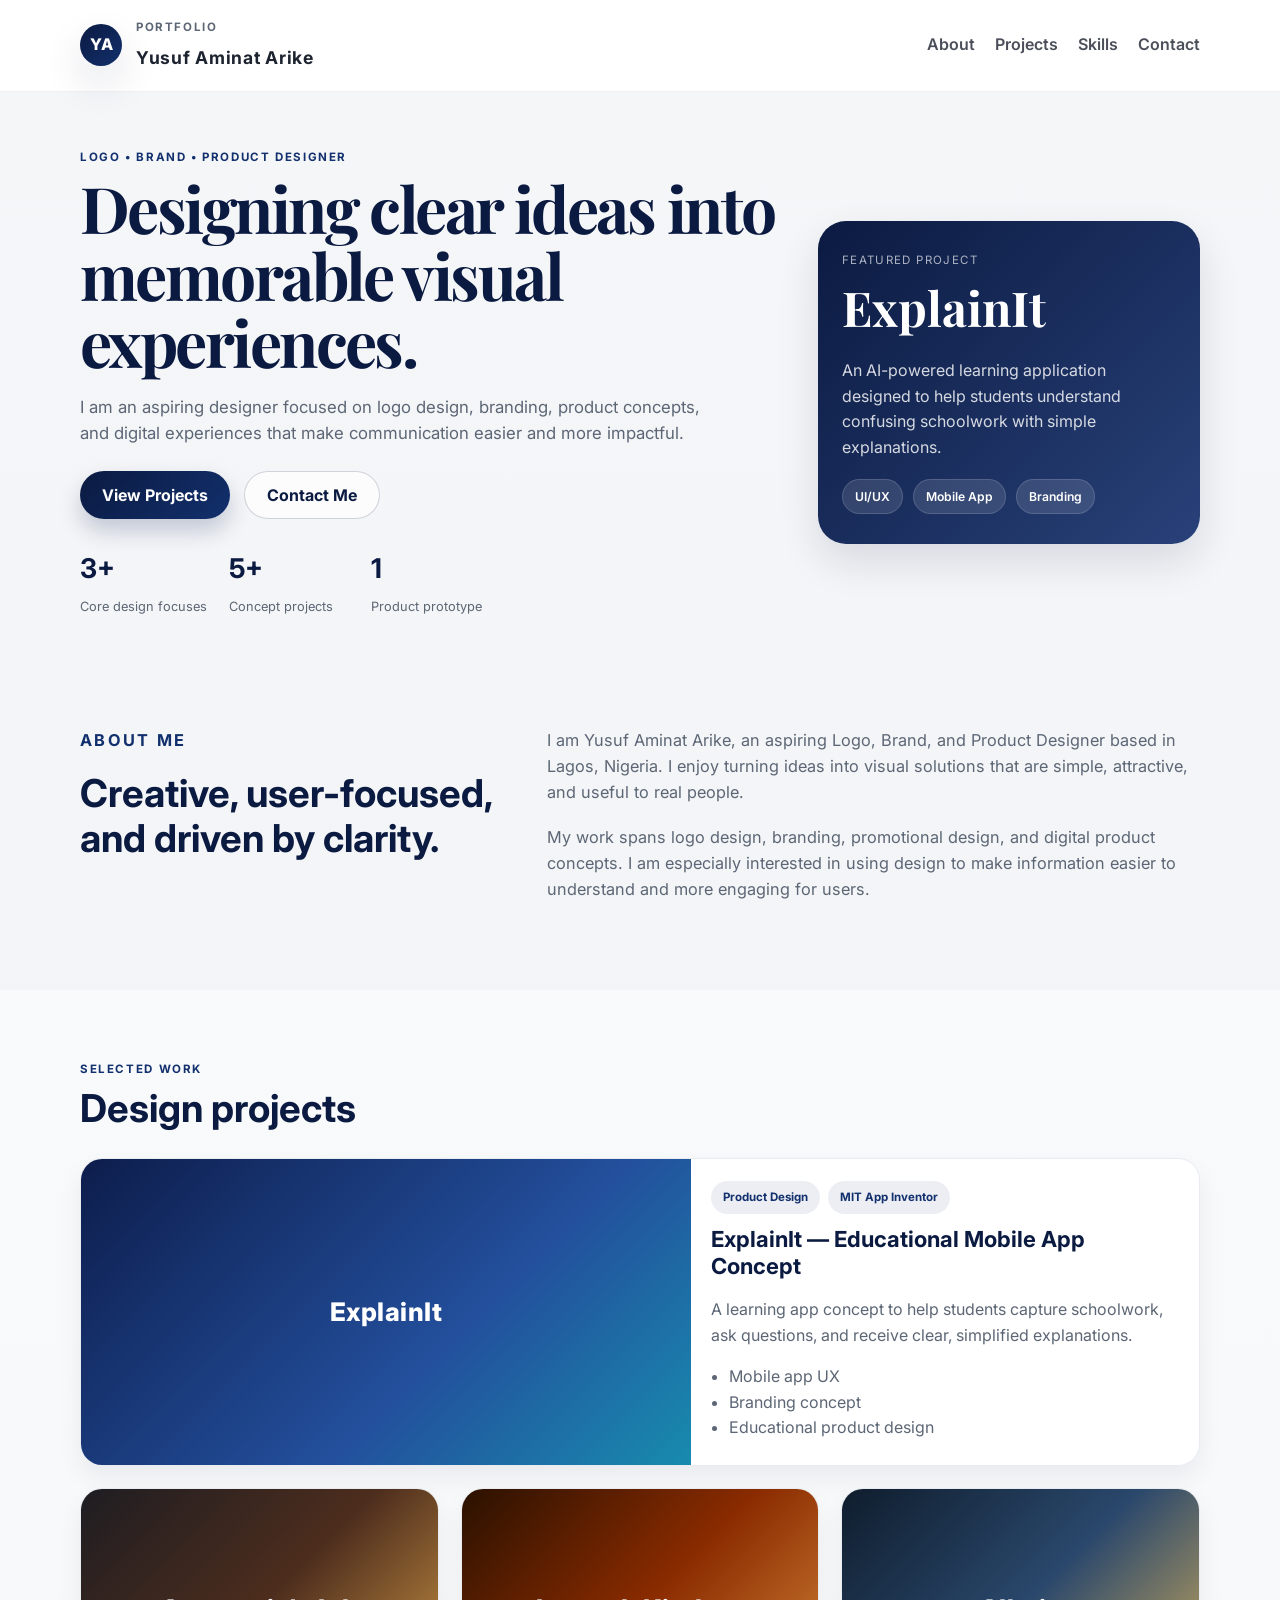
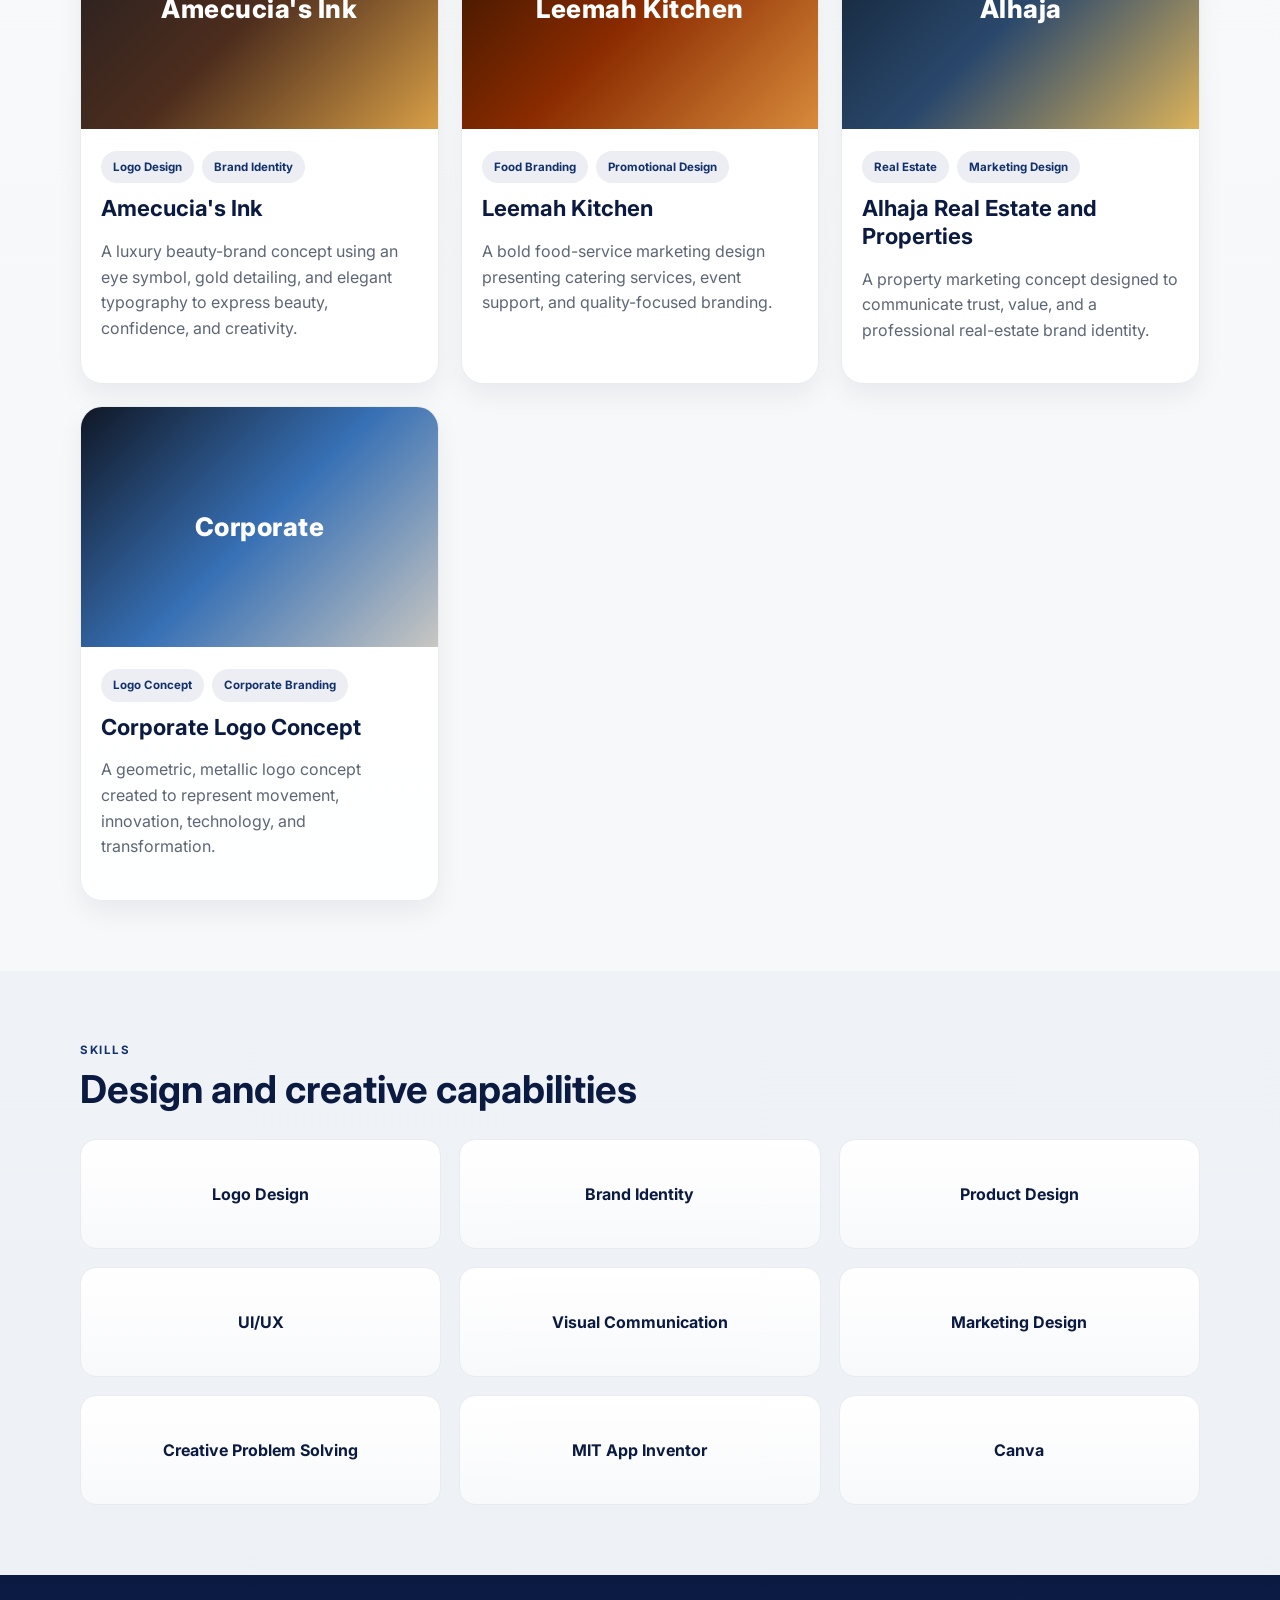
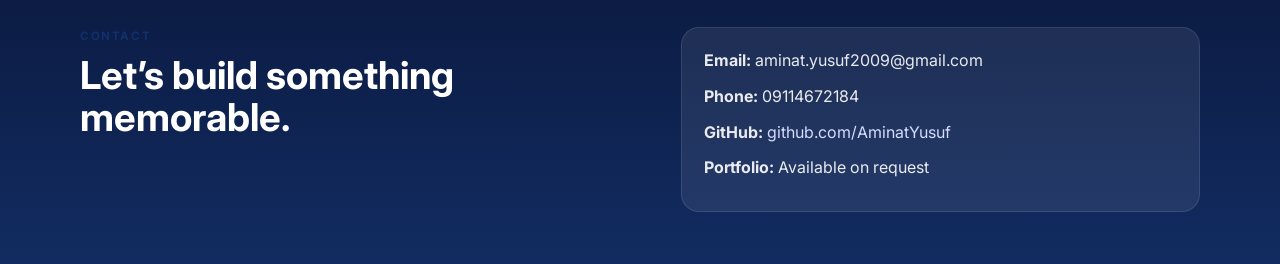
==== index.html @ 1f391a9e "Create initial portfolio homepage for Yusuf Aminat Arike with project overview and contact informati" ====
<!DOCTYPE html>
<html lang="en">
  <head>
    <meta charset="UTF-8" />
    <meta name="viewport" content="width=device-width, initial-scale=1.0" />
    <title>Yusuf Aminat Arike | Portfolio</title>
    <meta
      name="description"
      content="Portfolio of Yusuf Aminat Arike — logo, brand, and product designer focused on visual identity and user-centered digital experiences."
    />
    <link rel="preconnect" href="https://fonts.googleapis.com" />
    <link rel="preconnect" href="https://fonts.gstatic.com" crossorigin />
    <link
      href="https://fonts.googleapis.com/css2?family=Playfair+Display:wght@600;700;800&family=Inter:wght@400;500;600;700;800&display=swap"
      rel="stylesheet"
    />
    <link rel="stylesheet" href="styles.css" />
  </head>
  <body>
    <header class="site-header">
      <div class="container nav-wrap">
        <div class="brand-block">
          <span class="brand-mark">YA</span>
          <div>
            <p class="eyebrow">Portfolio</p>
            <h1>Yusuf Aminat Arike</h1>
          </div>
        </div>
        <nav class="nav" aria-label="Main navigation">
          <a href="#about">About</a>
          <a href="#projects">Projects</a>
          <a href="#skills">Skills</a>
          <a href="#contact">Contact</a>
        </nav>
      </div>
    </header>

    <main>
      <section class="hero">
        <div class="container hero-grid">
          <div class="hero-copy">
            <p class="eyebrow accent">Logo • Brand • Product Designer</p>
            <h2>Designing clear ideas into memorable visual experiences.</h2>
            <p class="lead">
              I am an aspiring designer focused on logo design, branding, product
              concepts, and digital experiences that make communication easier and more
              impactful.
            </p>
            <div class="hero-actions">
              <a href="#projects" class="btn primary">View Projects</a>
              <a href="#contact" class="btn secondary">Contact Me</a>
            </div>
            <ul class="mini-stats">
              <li><strong>3+</strong><span>Core design focuses</span></li>
              <li><strong>5+</strong><span>Concept projects</span></li>
              <li><strong>1</strong><span>Product prototype</span></li>
            </ul>
          </div>

          <div class="hero-panel">
            <div class="panel-card">
              <p class="panel-label">Featured project</p>
              <h3>ExplainIt</h3>
              <p>
                An AI-powered learning application designed to help students understand
                confusing schoolwork with simple explanations.
              </p>
              <div class="tag-row">
                <span>UI/UX</span>
                <span>Mobile App</span>
                <span>Branding</span>
              </div>
            </div>
          </div>
        </div>
      </section>

      <section id="about" class="section">
        <div class="container two-col">
          <div>
            <p class="eyebrow accent">About Me</p>
            <h3>Creative, user-focused, and driven by clarity.</h3>
          </div>
          <div>
            <p>
              I am Yusuf Aminat Arike, an aspiring Logo, Brand, and Product Designer
              based in Lagos, Nigeria. I enjoy turning ideas into visual solutions that
              are simple, attractive, and useful to real people.
            </p>
            <p>
              My work spans logo design, branding, promotional design, and digital
              product concepts. I am especially interested in using design to make
              information easier to understand and more engaging for users.
            </p>
          </div>
        </div>
      </section>

      <section id="projects" class="section alt">
        <div class="container">
          <div class="section-heading">
            <p class="eyebrow accent">Selected Work</p>
            <h3>Design projects</h3>
          </div>

          <div class="projects-grid">
            <article class="project-card featured">
              <div class="project-visual visual-1">
                <span>ExplainIt</span>
              </div>
              <div class="project-copy">
                <div class="project-meta">
                  <span>Product Design</span>
                  <span>MIT App Inventor</span>
                </div>
                <h4>ExplainIt — Educational Mobile App Concept</h4>
                <p>
                  A learning app concept to help students capture schoolwork, ask
                  questions, and receive clear, simplified explanations.
                </p>
                <ul>
                  <li>Mobile app UX</li>
                  <li>Branding concept</li>
                  <li>Educational product design</li>
                </ul>
              </div>
            </article>

            <article class="project-card">
              <div class="project-visual visual-2">
                <span>Amecucia's Ink</span>
              </div>
              <div class="project-copy">
                <div class="project-meta">
                  <span>Logo Design</span>
                  <span>Brand Identity</span>
                </div>
                <h4>Amecucia's Ink</h4>
                <p>
                  A luxury beauty-brand concept using an eye symbol, gold detailing,
                  and elegant typography to express beauty, confidence, and creativity.
                </p>
              </div>
            </article>

            <article class="project-card">
              <div class="project-visual visual-3">
                <span>Leemah Kitchen</span>
              </div>
              <div class="project-copy">
                <div class="project-meta">
                  <span>Food Branding</span>
                  <span>Promotional Design</span>
                </div>
                <h4>Leemah Kitchen</h4>
                <p>
                  A bold food-service marketing design presenting catering services,
                  event support, and quality-focused branding.
                </p>
              </div>
            </article>

            <article class="project-card">
              <div class="project-visual visual-4">
                <span>Alhaja</span>
              </div>
              <div class="project-copy">
                <div class="project-meta">
                  <span>Real Estate</span>
                  <span>Marketing Design</span>
                </div>
                <h4>Alhaja Real Estate and Properties</h4>
                <p>
                  A property marketing concept designed to communicate trust, value,
                  and a professional real-estate brand identity.
                </p>
              </div>
            </article>

            <article class="project-card">
              <div class="project-visual visual-5">
                <span>Corporate</span>
              </div>
              <div class="project-copy">
                <div class="project-meta">
                  <span>Logo Concept</span>
                  <span>Corporate Branding</span>
                </div>
                <h4>Corporate Logo Concept</h4>
                <p>
                  A geometric, metallic logo concept created to represent movement,
                  innovation, technology, and transformation.
                </p>
              </div>
            </article>
          </div>
        </div>
      </section>

      <section id="skills" class="section">
        <div class="container">
          <div class="section-heading">
            <p class="eyebrow accent">Skills</p>
            <h3>Design and creative capabilities</h3>
          </div>

          <div class="skills-grid">
            <div class="skill-box"><span>Logo Design</span></div>
            <div class="skill-box"><span>Brand Identity</span></div>
            <div class="skill-box"><span>Product Design</span></div>
            <div class="skill-box"><span>UI/UX</span></div>
            <div class="skill-box"><span>Visual Communication</span></div>
            <div class="skill-box"><span>Marketing Design</span></div>
            <div class="skill-box"><span>Creative Problem Solving</span></div>
            <div class="skill-box"><span>MIT App Inventor</span></div>
            <div class="skill-box"><span>Canva</span></div>
          </div>
        </div>
      </section>
    </main>

    <footer id="contact" class="site-footer">
      <div class="container footer-wrap">
        <div>
          <p class="eyebrow accent">Contact</p>
          <h3>Let’s build something memorable.</h3>
        </div>
        <div class="contact-card">
          <p><strong>Email:</strong> aminat.yusuf2009@gmail.com</p>
          <p><strong>Phone:</strong> 09114672184</p>
          <p><strong>GitHub:</strong> <a href="https://github.com/AminatYusuf" target="_blank" rel="noreferrer">github.com/AminatYusuf</a></p>
          <p><strong>Portfolio:</strong> Available on request</p>
        </div>
      </div>
    </footer>
  </body>
</html>
---- styles.css ----
:root {
  --bg: #f4f5f7;
  --white: #ffffff;
  --text: #1d2430;
  --muted: #5c6675;
  --line: #e8ebf0;
  --navy: #0b1a41;
  --navy-soft: #12306d;
  --teal: #23b7c4;
  --gold: #d6a64d;
  --gold-soft: #f2d688;
  --shadow: 0 18px 40px rgba(11, 26, 65, 0.12);
}

* {
  box-sizing: border-box;
}

html {
  scroll-behavior: smooth;
}

body {
  margin: 0;
  font-family: "Inter", sans-serif;
  background: linear-gradient(180deg, #f5f6f8 0%, #edf1f5 100%);
  color: var(--text);
  line-height: 1.6;
}

img {
  max-width: 100%;
  display: block;
}

a {
  color: inherit;
  text-decoration: none;
}

.container {
  width: min(1120px, calc(100% - 32px));
  margin: 0 auto;
}

.site-header {
  position: sticky;
  top: 0;
  z-index: 10;
  background: rgba(255, 255, 255, 0.96);
  backdrop-filter: blur(14px);
  border-bottom: 1px solid rgba(17, 24, 39, 0.06);
}

.nav-wrap {
  display: flex;
  align-items: center;
  justify-content: space-between;
  gap: 24px;
  padding: 18px 0;
}

.brand-block {
  display: flex;
  align-items: center;
  gap: 14px;
}

.brand-mark {
  width: 42px;
  height: 42px;
  border-radius: 50%;
  display: grid;
  place-items: center;
  font-weight: 800;
  background: linear-gradient(135deg, var(--navy), var(--navy-soft));
  color: var(--white);
  box-shadow: var(--shadow);
}

.brand-block h1 {
  margin: 0;
  font-size: 1.1rem;
  letter-spacing: 0.04em;
}

.eyebrow {
  margin: 0 0 8px;
  font-size: 0.72rem;
  font-weight: 700;
  letter-spacing: 0.14em;
  text-transform: uppercase;
  color: var(--muted);
}

.eyebrow.accent {
  color: var(--navy-soft);
}

.nav {
  display: flex;
  align-items: center;
  gap: 20px;
  flex-wrap: wrap;
}

.nav a {
  color: var(--text);
  font-weight: 600;
  opacity: 0.8;
}

.nav a:hover {
  opacity: 1;
}

.hero {
  padding: 56px 0 40px;
}

.hero-grid {
  display: grid;
  grid-template-columns: 1.3fr 0.7fr;
  gap: 28px;
  align-items: center;
}

.hero-copy h2 {
  margin: 0 0 18px;
  font-family: "Playfair Display", serif;
  font-size: clamp(2.4rem, 5vw, 4.4rem);
  line-height: 1.05;
  letter-spacing: -0.04em;
  color: var(--navy);
}

.lead {
  max-width: 620px;
  font-size: 1.05rem;
  color: var(--muted);
  margin: 0 0 24px;
}

.hero-actions {
  display: flex;
  flex-wrap: wrap;
  gap: 14px;
  margin-bottom: 28px;
}

.btn {
  display: inline-flex;
  align-items: center;
  justify-content: center;
  min-height: 48px;
  padding: 0 22px;
  border-radius: 999px;
  font-weight: 700;
  transition: transform 0.2s ease, box-shadow 0.2s ease;
}

.btn:hover {
  transform: translateY(-1px);
}

.btn.primary {
  background: linear-gradient(135deg, var(--navy), var(--navy-soft));
  color: var(--white);
  box-shadow: 0 12px 22px rgba(20, 41, 90, 0.22);
}

.btn.secondary {
  border: 1px solid rgba(11, 26, 65, 0.18);
  color: var(--navy);
  background: rgba(255, 255, 255, 0.7);
}

.mini-stats {
  list-style: none;
  margin: 0;
  padding: 0;
  display: flex;
  gap: 22px;
  flex-wrap: wrap;
}

.mini-stats li {
  display: flex;
  flex-direction: column;
  gap: 6px;
  min-width: 120px;
}

.mini-stats strong {
  font-size: 1.7rem;
  color: var(--navy);
}

.mini-stats span {
  color: var(--muted);
  font-size: 0.8rem;
}

.hero-panel {
  display: flex;
  justify-content: center;
}

.panel-card {
  width: min(100%, 420px);
  padding: 30px 24px;
  border-radius: 28px;
  background: linear-gradient(135deg, rgba(11, 26, 65, 1), rgba(23, 50, 110, 0.92));
  box-shadow: var(--shadow);
  color: var(--white);
}

.panel-label {
  margin: 0 0 12px;
  text-transform: uppercase;
  font-size: 0.72rem;
  letter-spacing: 0.12em;
  opacity: 0.8;
}

.panel-card h3 {
  margin: 0 0 12px;
  font-size: clamp(2rem, 4vw, 3rem);
  font-family: "Playfair Display", serif;
}

.panel-card p {
  margin: 0;
  color: rgba(255, 255, 255, 0.82);
}

.tag-row {
  display: flex;
  flex-wrap: wrap;
  gap: 10px;
  margin-top: 18px;
}

.tag-row span {
  display: inline-flex;
  align-items: center;
  padding: 7px 12px;
  border-radius: 999px;
  background: rgba(255, 255, 255, 0.12);
  border: 1px solid rgba(255, 255, 255, 0.14);
  font-size: 0.76rem;
  font-weight: 600;
}

.section {
  padding: 70px 0;
}

.alt {
  background: rgba(255, 255, 255, 0.42);
}

.two-col {
  display: grid;
  grid-template-columns: 0.8fr 1.2fr;
  gap: 32px;
  align-items: start;
}

.two-col h3,
.section-heading h3 {
  margin: 0;
  font-size: clamp(2rem, 3vw, 2.6rem);
  line-height: 1.15;
  color: var(--navy);
}

.two-col p {
  margin: 0 0 18px;
  color: var(--muted);
  font-size: 1.02rem;
}

.section-heading {
  margin-bottom: 28px;
}

.projects-grid {
  display: grid;
  grid-template-columns: repeat(3, minmax(0, 1fr));
  gap: 22px;
}

.project-card {
  background: rgba(255, 255, 255, 0.95);
  border: 1px solid var(--line);
  border-radius: 22px;
  overflow: hidden;
  box-shadow: 0 12px 26px rgba(15, 23, 42, 0.06);
}

.project-card.featured {
  grid-column: span 3;
  display: grid;
  grid-template-columns: 1.2fr 1fr;
}

.project-visual {
  min-height: 240px;
  display: flex;
  align-items: center;
  justify-content: center;
  color: var(--white);
  font-size: clamp(1.4rem, 2vw, 2.5rem);
  font-weight: 800;
  letter-spacing: 0.02em;
  text-align: center;
  padding: 24px;
}

.visual-1 {
  background: linear-gradient(135deg, #0d1d4c, #234f9c, #12a9b7 120%);
}

.visual-2 {
  background: linear-gradient(135deg, #1e1d22, #4d2d1d, #d89f47);
}

.visual-3 {
  background: linear-gradient(135deg, #2a1100, #8a2b00, #d98b3c);
}

.visual-4 {
  background: linear-gradient(135deg, #0f1d2d, #2a486c, #dcb35a);
}

.visual-5 {
  background: linear-gradient(135deg, #101725, #3770b5, #c9c7c2);
}

.project-copy {
  padding: 22px 20px 24px;
}

.project-meta {
  display: flex;
  flex-wrap: wrap;
  gap: 8px;
  margin-bottom: 12px;
}

.project-meta span {
  display: inline-flex;
  align-items: center;
  border-radius: 999px;
  background: rgba(18, 48, 109, 0.08);
  color: var(--navy-soft);
  padding: 7px 12px;
  font-size: 0.72rem;
  font-weight: 700;
}

.project-copy h4 {
  margin: 0 0 10px;
  font-size: 1.38rem;
  line-height: 1.25;
  color: var(--navy);
}

.project-copy p,
.project-copy li {
  color: var(--muted);
}

.project-copy ul {
  margin: 12px 0 0;
  padding-left: 18px;
}

.skills-grid {
  display: grid;
  grid-template-columns: repeat(3, minmax(0, 1fr));
  gap: 18px;
}

.skill-box {
  display: flex;
  align-items: center;
  justify-content: center;
  min-height: 110px;
  border: 1px solid var(--line);
  border-radius: 16px;
  background: linear-gradient(180deg, #ffffff, #f8f9fb);
  text-align: center;
  padding: 18px;
  font-weight: 700;
  color: var(--navy);
}

.site-footer {
  background: linear-gradient(180deg, #0b1a41, #122c61);
  color: var(--white);
  padding: 52px 0;
}

.footer-wrap {
  display: grid;
  grid-template-columns: 1fr 0.9fr;
  gap: 24px;
  align-items: start;
}

.footer-wrap h3 {
  margin: 0;
  font-size: clamp(2rem, 3vw, 2.8rem);
  line-height: 1.1;
}

.contact-card {
  background: rgba(255, 255, 255, 0.08);
  border: 1px solid rgba(255, 255, 255, 0.1);
  border-radius: 18px;
  padding: 20px 22px;
}

.contact-card p {
  margin: 0 0 10px;
  color: rgba(255, 255, 255, 0.9);
}

.contact-card a {
  color: #d5ddff;
}

@media (max-width: 920px) {
  .hero-grid,
  .two-col,
  .footer-wrap,
  .projects-grid,
  .skills-grid {
    grid-template-columns: 1fr;
  }

  .project-card.featured {
    grid-column: span 1;
    grid-template-columns: 1fr;
  }

  .nav {
    gap: 12px;
    font-size: 0.92rem;
  }
}

@media (max-width: 560px) {
  .nav-wrap {
    flex-direction: column;
    align-items: flex-start;
  }

  .hero {
    padding-top: 28px;
  }

  .hero-copy h2 {
    font-size: 2.5rem;
  }

  .btn {
    width: 100%;
  }

  .hero-actions {
    display: grid;
  }
}
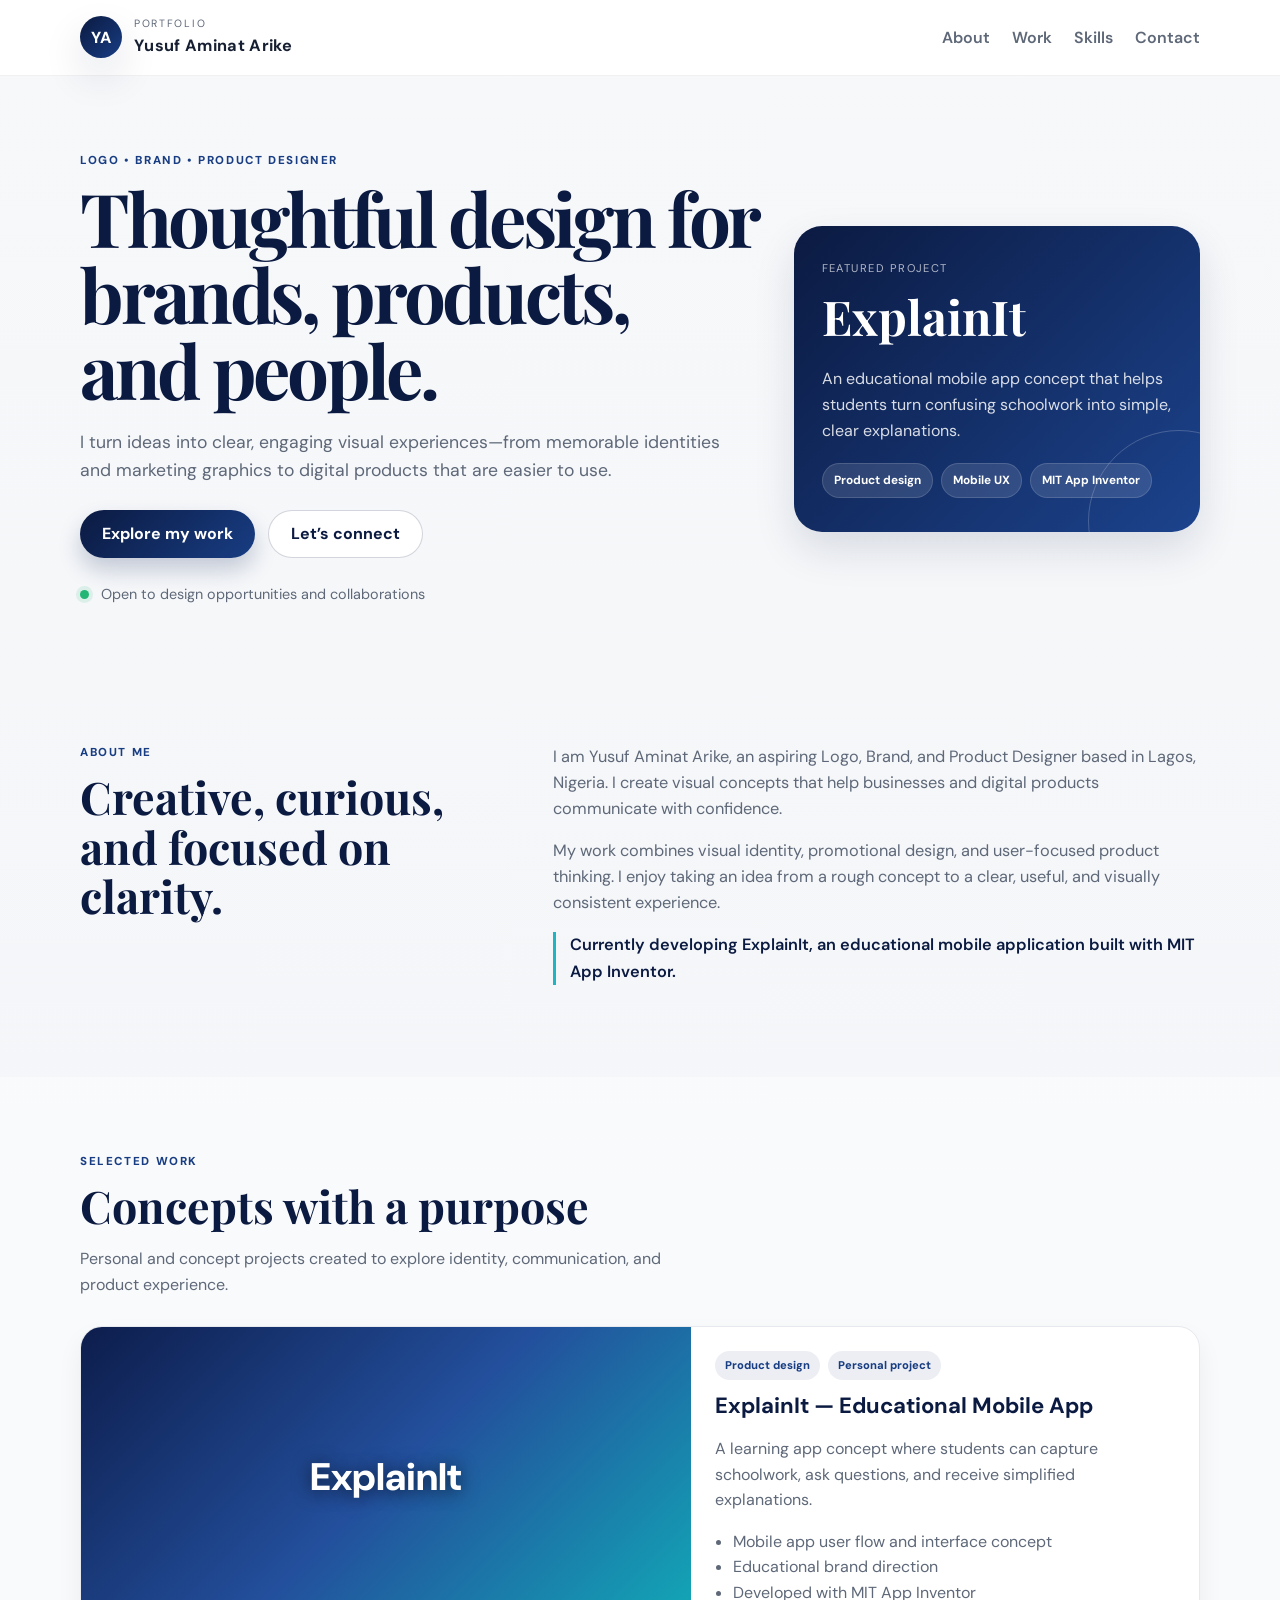
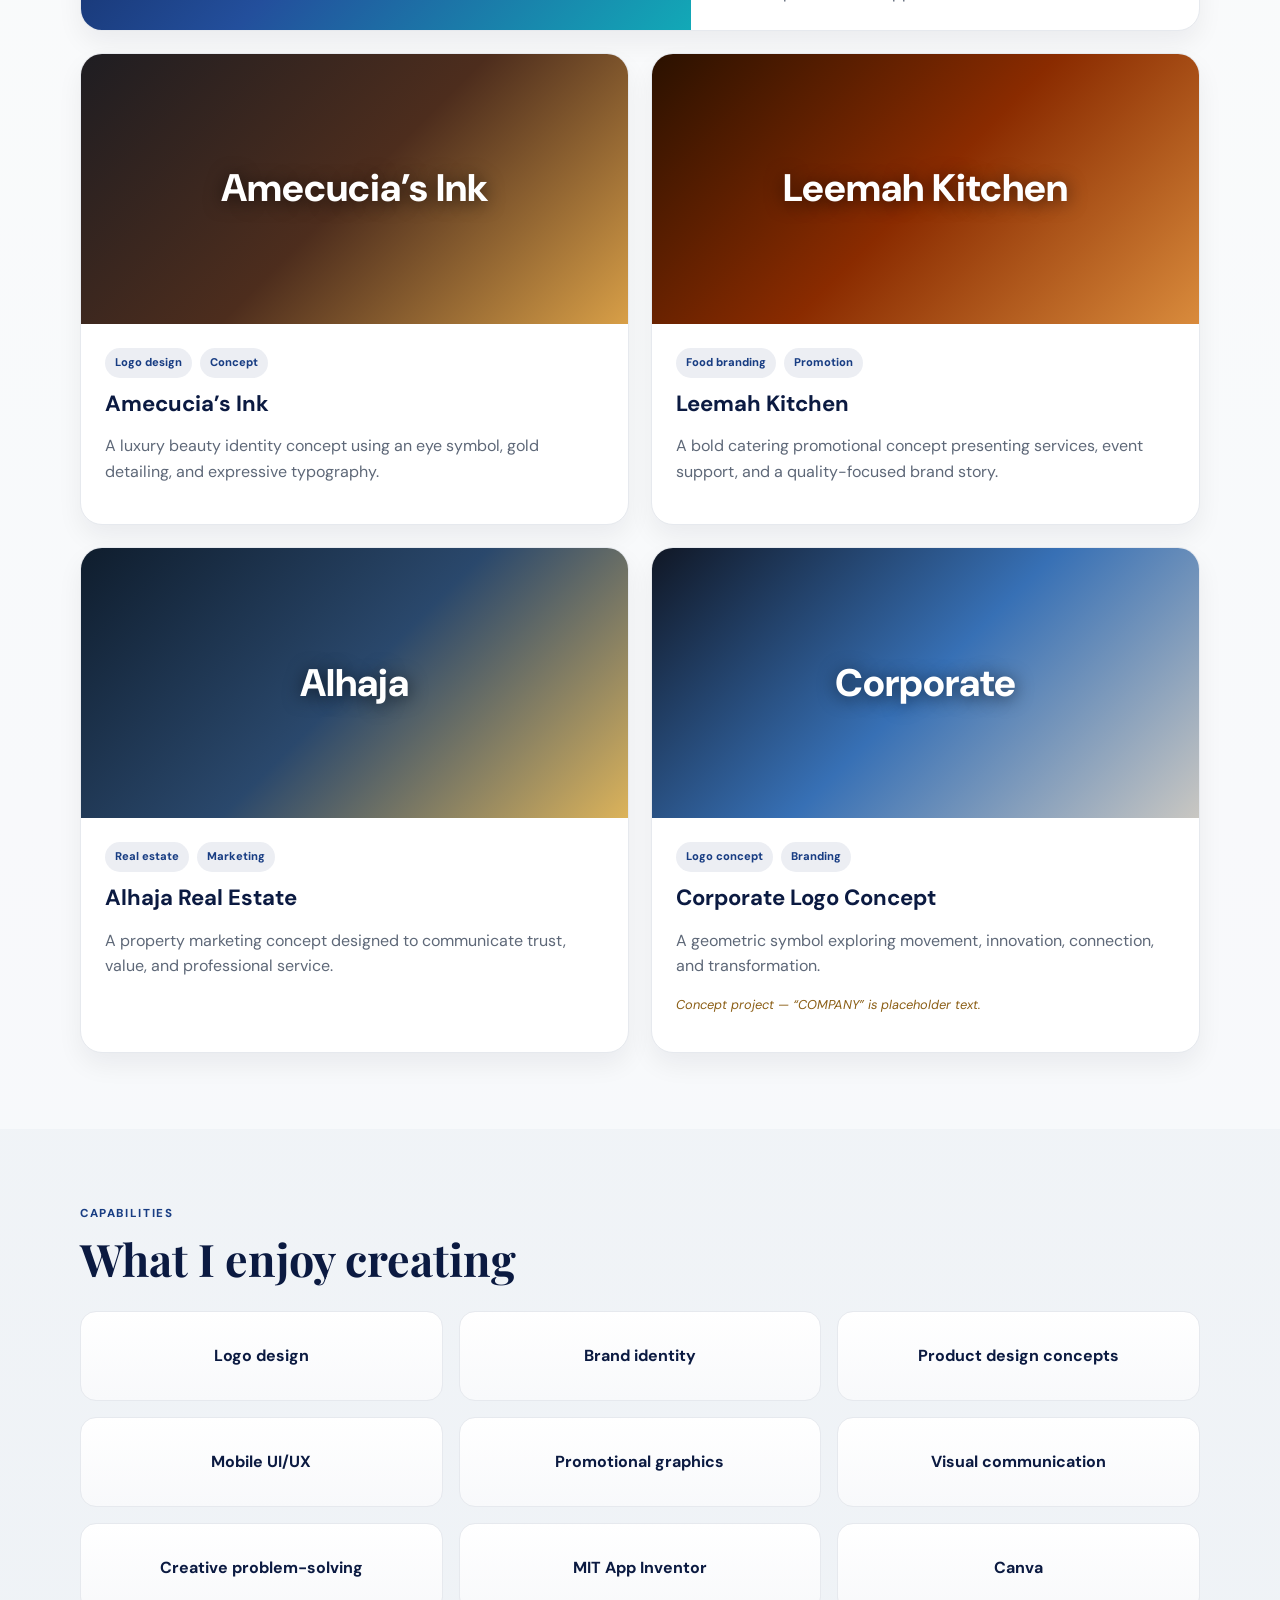
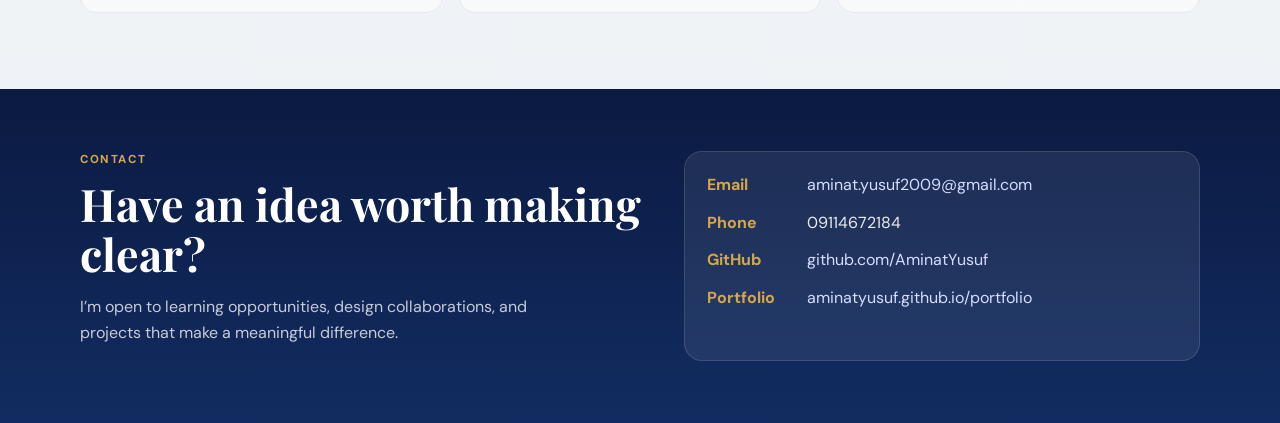
==== commit 0a1708b4: "Improve portfolio homepage, add stronger bio, connect project image slots, and add CV-ready portfoli" ====
--- a/index.html
+++ b/index.html
@@ -3,235 +3,60 @@
   <head>
     <meta charset="UTF-8" />
     <meta name="viewport" content="width=device-width, initial-scale=1.0" />
-    <title>Yusuf Aminat Arike | Portfolio</title>
-    <meta
-      name="description"
-      content="Portfolio of Yusuf Aminat Arike — logo, brand, and product designer focused on visual identity and user-centered digital experiences."
-    />
+    <title>Yusuf Aminat Arike | Logo, Brand & Product Designer</title>
+    <meta name="description" content="Portfolio of Yusuf Aminat Arike, an aspiring logo, brand, and product designer based in Lagos, Nigeria." />
     <link rel="preconnect" href="https://fonts.googleapis.com" />
     <link rel="preconnect" href="https://fonts.gstatic.com" crossorigin />
-    <link
-      href="https://fonts.googleapis.com/css2?family=Playfair+Display:wght@600;700;800&family=Inter:wght@400;500;600;700;800&display=swap"
-      rel="stylesheet"
-    />
+    <link href="https://fonts.googleapis.com/css2?family=DM+Sans:wght@400;500;600;700&family=Playfair+Display:wght@600;700;800&display=swap" rel="stylesheet" />
     <link rel="stylesheet" href="styles.css" />
   </head>
   <body>
     <header class="site-header">
       <div class="container nav-wrap">
-        <div class="brand-block">
+        <a class="brand-block" href="#top" aria-label="Yusuf Aminat Arike home">
           <span class="brand-mark">YA</span>
-          <div>
-            <p class="eyebrow">Portfolio</p>
-            <h1>Yusuf Aminat Arike</h1>
-          </div>
-        </div>
+          <span><small>PORTFOLIO</small><strong>Yusuf Aminat Arike</strong></span>
+        </a>
         <nav class="nav" aria-label="Main navigation">
-          <a href="#about">About</a>
-          <a href="#projects">Projects</a>
-          <a href="#skills">Skills</a>
-          <a href="#contact">Contact</a>
+          <a href="#about">About</a><a href="#projects">Work</a><a href="#skills">Skills</a><a href="#contact">Contact</a>
         </nav>
       </div>
     </header>
 
-    <main>
+    <main id="top">
       <section class="hero">
         <div class="container hero-grid">
           <div class="hero-copy">
             <p class="eyebrow accent">Logo • Brand • Product Designer</p>
-            <h2>Designing clear ideas into memorable visual experiences.</h2>
-            <p class="lead">
-              I am an aspiring designer focused on logo design, branding, product
-              concepts, and digital experiences that make communication easier and more
-              impactful.
-            </p>
-            <div class="hero-actions">
-              <a href="#projects" class="btn primary">View Projects</a>
-              <a href="#contact" class="btn secondary">Contact Me</a>
-            </div>
-            <ul class="mini-stats">
-              <li><strong>3+</strong><span>Core design focuses</span></li>
-              <li><strong>5+</strong><span>Concept projects</span></li>
-              <li><strong>1</strong><span>Product prototype</span></li>
-            </ul>
+            <h1>Thoughtful design for brands, products, and people.</h1>
+            <p class="lead">I turn ideas into clear, engaging visual experiences—from memorable identities and marketing graphics to digital products that are easier to use.</p>
+            <div class="hero-actions"><a href="#projects" class="btn primary">Explore my work</a><a href="#contact" class="btn secondary">Let’s connect</a></div>
+            <div class="availability"><span class="status-dot"></span> Open to design opportunities and collaborations</div>
           </div>
-
-          <div class="hero-panel">
-            <div class="panel-card">
-              <p class="panel-label">Featured project</p>
-              <h3>ExplainIt</h3>
-              <p>
-                An AI-powered learning application designed to help students understand
-                confusing schoolwork with simple explanations.
-              </p>
-              <div class="tag-row">
-                <span>UI/UX</span>
-                <span>Mobile App</span>
-                <span>Branding</span>
-              </div>
-            </div>
-          </div>
+          <div class="hero-panel"><div class="panel-card"><p class="panel-label">Featured project</p><h2>ExplainIt</h2><p>An educational mobile app concept that helps students turn confusing schoolwork into simple, clear explanations.</p><div class="tag-row"><span>Product design</span><span>Mobile UX</span><span>MIT App Inventor</span></div></div></div>
         </div>
       </section>
 
       <section id="about" class="section">
         <div class="container two-col">
-          <div>
-            <p class="eyebrow accent">About Me</p>
-            <h3>Creative, user-focused, and driven by clarity.</h3>
-          </div>
-          <div>
-            <p>
-              I am Yusuf Aminat Arike, an aspiring Logo, Brand, and Product Designer
-              based in Lagos, Nigeria. I enjoy turning ideas into visual solutions that
-              are simple, attractive, and useful to real people.
-            </p>
-            <p>
-              My work spans logo design, branding, promotional design, and digital
-              product concepts. I am especially interested in using design to make
-              information easier to understand and more engaging for users.
-            </p>
-          </div>
+          <div><p class="eyebrow accent">About me</p><h2>Creative, curious, and focused on clarity.</h2></div>
+          <div class="about-copy"><p>I am Yusuf Aminat Arike, an aspiring Logo, Brand, and Product Designer based in Lagos, Nigeria. I create visual concepts that help businesses and digital products communicate with confidence.</p><p>My work combines visual identity, promotional design, and user-focused product thinking. I enjoy taking an idea from a rough concept to a clear, useful, and visually consistent experience.</p><p class="about-note">Currently developing ExplainIt, an educational mobile application built with MIT App Inventor.</p></div>
         </div>
       </section>
 
-      <section id="projects" class="section alt">
-        <div class="container">
-          <div class="section-heading">
-            <p class="eyebrow accent">Selected Work</p>
-            <h3>Design projects</h3>
-          </div>
+      <section id="projects" class="section alt"><div class="container"><div class="section-heading"><p class="eyebrow accent">Selected work</p><h2>Concepts with a purpose</h2><p>Personal and concept projects created to explore identity, communication, and product experience.</p></div>
+        <div class="projects-grid">
+          <article class="project-card featured"><div class="project-visual visual-1"><img src="assets/explainit.jpg" alt="ExplainIt educational mobile app screens" onerror="this.style.display='none'" /><span>ExplainIt</span></div><div class="project-copy"><div class="project-meta"><span>Product design</span><span>Personal project</span></div><h3>ExplainIt — Educational Mobile App</h3><p>A learning app concept where students can capture schoolwork, ask questions, and receive simplified explanations.</p><ul><li>Mobile app user flow and interface concept</li><li>Educational brand direction</li><li>Developed with MIT App Inventor</li></ul></div></article>
+          <article class="project-card"><div class="project-visual visual-2"><img src="assets/amecucias-ink.jpg" alt="Amecucia's Ink beauty brand logo concept" onerror="this.style.display='none'" /><span>Amecucia’s Ink</span></div><div class="project-copy"><div class="project-meta"><span>Logo design</span><span>Concept</span></div><h3>Amecucia’s Ink</h3><p>A luxury beauty identity concept using an eye symbol, gold detailing, and expressive typography.</p></div></article>
+          <article class="project-card"><div class="project-visual visual-3"><img src="assets/leemah-kitchen.jpg" alt="Leemah Kitchen food brand promotional design" onerror="this.style.display='none'" /><span>Leemah Kitchen</span></div><div class="project-copy"><div class="project-meta"><span>Food branding</span><span>Promotion</span></div><h3>Leemah Kitchen</h3><p>A bold catering promotional concept presenting services, event support, and a quality-focused brand story.</p></div></article>
+          <article class="project-card"><div class="project-visual visual-4"><img src="assets/alhaja-real-estate.jpg" alt="Alhaja Real Estate property marketing design" onerror="this.style.display='none'" /><span>Alhaja</span></div><div class="project-copy"><div class="project-meta"><span>Real estate</span><span>Marketing</span></div><h3>Alhaja Real Estate</h3><p>A property marketing concept designed to communicate trust, value, and professional service.</p></div></article>
+          <article class="project-card"><div class="project-visual visual-5"><img src="assets/corporate-logo.jpg" alt="Corporate geometric logo concept" onerror="this.style.display='none'" /><span>Corporate</span></div><div class="project-copy"><div class="project-meta"><span>Logo concept</span><span>Branding</span></div><h3>Corporate Logo Concept</h3><p>A geometric symbol exploring movement, innovation, connection, and transformation.</p><p class="disclaimer">Concept project — “COMPANY” is placeholder text.</p></div></article>
+        </div>
+      </div></section>
 
-          <div class="projects-grid">
-            <article class="project-card featured">
-              <div class="project-visual visual-1">
-                <span>ExplainIt</span>
-              </div>
-              <div class="project-copy">
-                <div class="project-meta">
-                  <span>Product Design</span>
-                  <span>MIT App Inventor</span>
-                </div>
-                <h4>ExplainIt — Educational Mobile App Concept</h4>
-                <p>
-                  A learning app concept to help students capture schoolwork, ask
-                  questions, and receive clear, simplified explanations.
-                </p>
-                <ul>
-                  <li>Mobile app UX</li>
-                  <li>Branding concept</li>
-                  <li>Educational product design</li>
-                </ul>
-              </div>
-            </article>
-
-            <article class="project-card">
-              <div class="project-visual visual-2">
-                <span>Amecucia's Ink</span>
-              </div>
-              <div class="project-copy">
-                <div class="project-meta">
-                  <span>Logo Design</span>
-                  <span>Brand Identity</span>
-                </div>
-                <h4>Amecucia's Ink</h4>
-                <p>
-                  A luxury beauty-brand concept using an eye symbol, gold detailing,
-                  and elegant typography to express beauty, confidence, and creativity.
-                </p>
-              </div>
-            </article>
-
-            <article class="project-card">
-              <div class="project-visual visual-3">
-                <span>Leemah Kitchen</span>
-              </div>
-              <div class="project-copy">
-                <div class="project-meta">
-                  <span>Food Branding</span>
-                  <span>Promotional Design</span>
-                </div>
-                <h4>Leemah Kitchen</h4>
-                <p>
-                  A bold food-service marketing design presenting catering services,
-                  event support, and quality-focused branding.
-                </p>
-              </div>
-            </article>
-
-            <article class="project-card">
-              <div class="project-visual visual-4">
-                <span>Alhaja</span>
-              </div>
-              <div class="project-copy">
-                <div class="project-meta">
-                  <span>Real Estate</span>
-                  <span>Marketing Design</span>
-                </div>
-                <h4>Alhaja Real Estate and Properties</h4>
-                <p>
-                  A property marketing concept designed to communicate trust, value,
-                  and a professional real-estate brand identity.
-                </p>
-              </div>
-            </article>
-
-            <article class="project-card">
-              <div class="project-visual visual-5">
-                <span>Corporate</span>
-              </div>
-              <div class="project-copy">
-                <div class="project-meta">
-                  <span>Logo Concept</span>
-                  <span>Corporate Branding</span>
-                </div>
-                <h4>Corporate Logo Concept</h4>
-                <p>
-                  A geometric, metallic logo concept created to represent movement,
-                  innovation, technology, and transformation.
-                </p>
-              </div>
-            </article>
-          </div>
-        </div>
-      </section>
-
-      <section id="skills" class="section">
-        <div class="container">
-          <div class="section-heading">
-            <p class="eyebrow accent">Skills</p>
-            <h3>Design and creative capabilities</h3>
-          </div>
-
-          <div class="skills-grid">
-            <div class="skill-box"><span>Logo Design</span></div>
-            <div class="skill-box"><span>Brand Identity</span></div>
-            <div class="skill-box"><span>Product Design</span></div>
-            <div class="skill-box"><span>UI/UX</span></div>
-            <div class="skill-box"><span>Visual Communication</span></div>
-            <div class="skill-box"><span>Marketing Design</span></div>
-            <div class="skill-box"><span>Creative Problem Solving</span></div>
-            <div class="skill-box"><span>MIT App Inventor</span></div>
-            <div class="skill-box"><span>Canva</span></div>
-          </div>
-        </div>
-      </section>
+      <section id="skills" class="section"><div class="container"><div class="section-heading"><p class="eyebrow accent">Capabilities</p><h2>What I enjoy creating</h2></div><div class="skills-grid"><div class="skill-box">Logo design</div><div class="skill-box">Brand identity</div><div class="skill-box">Product design concepts</div><div class="skill-box">Mobile UI/UX</div><div class="skill-box">Promotional graphics</div><div class="skill-box">Visual communication</div><div class="skill-box">Creative problem-solving</div><div class="skill-box">MIT App Inventor</div><div class="skill-box">Canva</div></div></div></section>
     </main>
 
-    <footer id="contact" class="site-footer">
-      <div class="container footer-wrap">
-        <div>
-          <p class="eyebrow accent">Contact</p>
-          <h3>Let’s build something memorable.</h3>
-        </div>
-        <div class="contact-card">
-          <p><strong>Email:</strong> aminat.yusuf2009@gmail.com</p>
-          <p><strong>Phone:</strong> 09114672184</p>
-          <p><strong>GitHub:</strong> <a href="https://github.com/AminatYusuf" target="_blank" rel="noreferrer">github.com/AminatYusuf</a></p>
-          <p><strong>Portfolio:</strong> Available on request</p>
-        </div>
-      </div>
-    </footer>
+    <footer id="contact" class="site-footer"><div class="container footer-wrap"><div><p class="eyebrow gold">Contact</p><h2>Have an idea worth making clear?</h2><p class="footer-intro">I’m open to learning opportunities, design collaborations, and projects that make a meaningful difference.</p></div><div class="contact-card"><p><strong>Email</strong><a href="mailto:aminat.yusuf2009@gmail.com">aminat.yusuf2009@gmail.com</a></p><p><strong>Phone</strong><span>09114672184</span></p><p><strong>GitHub</strong><a href="https://github.com/AminatYusuf" target="_blank" rel="noreferrer">github.com/AminatYusuf</a></p><p><strong>Portfolio</strong><a href="https://aminatyusuf.github.io/portfolio/" target="_blank" rel="noreferrer">aminatyusuf.github.io/portfolio</a></p></div></div></footer>
   </body>
 </html>
--- a/styles.css
+++ b/styles.css
@@ -1,476 +1 @@
-:root {
-  --bg: #f4f5f7;
-  --white: #ffffff;
-  --text: #1d2430;
-  --muted: #5c6675;
-  --line: #e8ebf0;
-  --navy: #0b1a41;
-  --navy-soft: #12306d;
-  --teal: #23b7c4;
-  --gold: #d6a64d;
-  --gold-soft: #f2d688;
-  --shadow: 0 18px 40px rgba(11, 26, 65, 0.12);
-}
-
-* {
-  box-sizing: border-box;
-}
-
-html {
-  scroll-behavior: smooth;
-}
-
-body {
-  margin: 0;
-  font-family: "Inter", sans-serif;
-  background: linear-gradient(180deg, #f5f6f8 0%, #edf1f5 100%);
-  color: var(--text);
-  line-height: 1.6;
-}
-
-img {
-  max-width: 100%;
-  display: block;
-}
-
-a {
-  color: inherit;
-  text-decoration: none;
-}
-
-.container {
-  width: min(1120px, calc(100% - 32px));
-  margin: 0 auto;
-}
-
-.site-header {
-  position: sticky;
-  top: 0;
-  z-index: 10;
-  background: rgba(255, 255, 255, 0.96);
-  backdrop-filter: blur(14px);
-  border-bottom: 1px solid rgba(17, 24, 39, 0.06);
-}
-
-.nav-wrap {
-  display: flex;
-  align-items: center;
-  justify-content: space-between;
-  gap: 24px;
-  padding: 18px 0;
-}
-
-.brand-block {
-  display: flex;
-  align-items: center;
-  gap: 14px;
-}
-
-.brand-mark {
-  width: 42px;
-  height: 42px;
-  border-radius: 50%;
-  display: grid;
-  place-items: center;
-  font-weight: 800;
-  background: linear-gradient(135deg, var(--navy), var(--navy-soft));
-  color: var(--white);
-  box-shadow: var(--shadow);
-}
-
-.brand-block h1 {
-  margin: 0;
-  font-size: 1.1rem;
-  letter-spacing: 0.04em;
-}
-
-.eyebrow {
-  margin: 0 0 8px;
-  font-size: 0.72rem;
-  font-weight: 700;
-  letter-spacing: 0.14em;
-  text-transform: uppercase;
-  color: var(--muted);
-}
-
-.eyebrow.accent {
-  color: var(--navy-soft);
-}
-
-.nav {
-  display: flex;
-  align-items: center;
-  gap: 20px;
-  flex-wrap: wrap;
-}
-
-.nav a {
-  color: var(--text);
-  font-weight: 600;
-  opacity: 0.8;
-}
-
-.nav a:hover {
-  opacity: 1;
-}
-
-.hero {
-  padding: 56px 0 40px;
-}
-
-.hero-grid {
-  display: grid;
-  grid-template-columns: 1.3fr 0.7fr;
-  gap: 28px;
-  align-items: center;
-}
-
-.hero-copy h2 {
-  margin: 0 0 18px;
-  font-family: "Playfair Display", serif;
-  font-size: clamp(2.4rem, 5vw, 4.4rem);
-  line-height: 1.05;
-  letter-spacing: -0.04em;
-  color: var(--navy);
-}
-
-.lead {
-  max-width: 620px;
-  font-size: 1.05rem;
-  color: var(--muted);
-  margin: 0 0 24px;
-}
-
-.hero-actions {
-  display: flex;
-  flex-wrap: wrap;
-  gap: 14px;
-  margin-bottom: 28px;
-}
-
-.btn {
-  display: inline-flex;
-  align-items: center;
-  justify-content: center;
-  min-height: 48px;
-  padding: 0 22px;
-  border-radius: 999px;
-  font-weight: 700;
-  transition: transform 0.2s ease, box-shadow 0.2s ease;
-}
-
-.btn:hover {
-  transform: translateY(-1px);
-}
-
-.btn.primary {
-  background: linear-gradient(135deg, var(--navy), var(--navy-soft));
-  color: var(--white);
-  box-shadow: 0 12px 22px rgba(20, 41, 90, 0.22);
-}
-
-.btn.secondary {
-  border: 1px solid rgba(11, 26, 65, 0.18);
-  color: var(--navy);
-  background: rgba(255, 255, 255, 0.7);
-}
-
-.mini-stats {
-  list-style: none;
-  margin: 0;
-  padding: 0;
-  display: flex;
-  gap: 22px;
-  flex-wrap: wrap;
-}
-
-.mini-stats li {
-  display: flex;
-  flex-direction: column;
-  gap: 6px;
-  min-width: 120px;
-}
-
-.mini-stats strong {
-  font-size: 1.7rem;
-  color: var(--navy);
-}
-
-.mini-stats span {
-  color: var(--muted);
-  font-size: 0.8rem;
-}
-
-.hero-panel {
-  display: flex;
-  justify-content: center;
-}
-
-.panel-card {
-  width: min(100%, 420px);
-  padding: 30px 24px;
-  border-radius: 28px;
-  background: linear-gradient(135deg, rgba(11, 26, 65, 1), rgba(23, 50, 110, 0.92));
-  box-shadow: var(--shadow);
-  color: var(--white);
-}
-
-.panel-label {
-  margin: 0 0 12px;
-  text-transform: uppercase;
-  font-size: 0.72rem;
-  letter-spacing: 0.12em;
-  opacity: 0.8;
-}
-
-.panel-card h3 {
-  margin: 0 0 12px;
-  font-size: clamp(2rem, 4vw, 3rem);
-  font-family: "Playfair Display", serif;
-}
-
-.panel-card p {
-  margin: 0;
-  color: rgba(255, 255, 255, 0.82);
-}
-
-.tag-row {
-  display: flex;
-  flex-wrap: wrap;
-  gap: 10px;
-  margin-top: 18px;
-}
-
-.tag-row span {
-  display: inline-flex;
-  align-items: center;
-  padding: 7px 12px;
-  border-radius: 999px;
-  background: rgba(255, 255, 255, 0.12);
-  border: 1px solid rgba(255, 255, 255, 0.14);
-  font-size: 0.76rem;
-  font-weight: 600;
-}
-
-.section {
-  padding: 70px 0;
-}
-
-.alt {
-  background: rgba(255, 255, 255, 0.42);
-}
-
-.two-col {
-  display: grid;
-  grid-template-columns: 0.8fr 1.2fr;
-  gap: 32px;
-  align-items: start;
-}
-
-.two-col h3,
-.section-heading h3 {
-  margin: 0;
-  font-size: clamp(2rem, 3vw, 2.6rem);
-  line-height: 1.15;
-  color: var(--navy);
-}
-
-.two-col p {
-  margin: 0 0 18px;
-  color: var(--muted);
-  font-size: 1.02rem;
-}
-
-.section-heading {
-  margin-bottom: 28px;
-}
-
-.projects-grid {
-  display: grid;
-  grid-template-columns: repeat(3, minmax(0, 1fr));
-  gap: 22px;
-}
-
-.project-card {
-  background: rgba(255, 255, 255, 0.95);
-  border: 1px solid var(--line);
-  border-radius: 22px;
-  overflow: hidden;
-  box-shadow: 0 12px 26px rgba(15, 23, 42, 0.06);
-}
-
-.project-card.featured {
-  grid-column: span 3;
-  display: grid;
-  grid-template-columns: 1.2fr 1fr;
-}
-
-.project-visual {
-  min-height: 240px;
-  display: flex;
-  align-items: center;
-  justify-content: center;
-  color: var(--white);
-  font-size: clamp(1.4rem, 2vw, 2.5rem);
-  font-weight: 800;
-  letter-spacing: 0.02em;
-  text-align: center;
-  padding: 24px;
-}
-
-.visual-1 {
-  background: linear-gradient(135deg, #0d1d4c, #234f9c, #12a9b7 120%);
-}
-
-.visual-2 {
-  background: linear-gradient(135deg, #1e1d22, #4d2d1d, #d89f47);
-}
-
-.visual-3 {
-  background: linear-gradient(135deg, #2a1100, #8a2b00, #d98b3c);
-}
-
-.visual-4 {
-  background: linear-gradient(135deg, #0f1d2d, #2a486c, #dcb35a);
-}
-
-.visual-5 {
-  background: linear-gradient(135deg, #101725, #3770b5, #c9c7c2);
-}
-
-.project-copy {
-  padding: 22px 20px 24px;
-}
-
-.project-meta {
-  display: flex;
-  flex-wrap: wrap;
-  gap: 8px;
-  margin-bottom: 12px;
-}
-
-.project-meta span {
-  display: inline-flex;
-  align-items: center;
-  border-radius: 999px;
-  background: rgba(18, 48, 109, 0.08);
-  color: var(--navy-soft);
-  padding: 7px 12px;
-  font-size: 0.72rem;
-  font-weight: 700;
-}
-
-.project-copy h4 {
-  margin: 0 0 10px;
-  font-size: 1.38rem;
-  line-height: 1.25;
-  color: var(--navy);
-}
-
-.project-copy p,
-.project-copy li {
-  color: var(--muted);
-}
-
-.project-copy ul {
-  margin: 12px 0 0;
-  padding-left: 18px;
-}
-
-.skills-grid {
-  display: grid;
-  grid-template-columns: repeat(3, minmax(0, 1fr));
-  gap: 18px;
-}
-
-.skill-box {
-  display: flex;
-  align-items: center;
-  justify-content: center;
-  min-height: 110px;
-  border: 1px solid var(--line);
-  border-radius: 16px;
-  background: linear-gradient(180deg, #ffffff, #f8f9fb);
-  text-align: center;
-  padding: 18px;
-  font-weight: 700;
-  color: var(--navy);
-}
-
-.site-footer {
-  background: linear-gradient(180deg, #0b1a41, #122c61);
-  color: var(--white);
-  padding: 52px 0;
-}
-
-.footer-wrap {
-  display: grid;
-  grid-template-columns: 1fr 0.9fr;
-  gap: 24px;
-  align-items: start;
-}
-
-.footer-wrap h3 {
-  margin: 0;
-  font-size: clamp(2rem, 3vw, 2.8rem);
-  line-height: 1.1;
-}
-
-.contact-card {
-  background: rgba(255, 255, 255, 0.08);
-  border: 1px solid rgba(255, 255, 255, 0.1);
-  border-radius: 18px;
-  padding: 20px 22px;
-}
-
-.contact-card p {
-  margin: 0 0 10px;
-  color: rgba(255, 255, 255, 0.9);
-}
-
-.contact-card a {
-  color: #d5ddff;
-}
-
-@media (max-width: 920px) {
-  .hero-grid,
-  .two-col,
-  .footer-wrap,
-  .projects-grid,
-  .skills-grid {
-    grid-template-columns: 1fr;
-  }
-
-  .project-card.featured {
-    grid-column: span 1;
-    grid-template-columns: 1fr;
-  }
-
-  .nav {
-    gap: 12px;
-    font-size: 0.92rem;
-  }
-}
-
-@media (max-width: 560px) {
-  .nav-wrap {
-    flex-direction: column;
-    align-items: flex-start;
-  }
-
-  .hero {
-    padding-top: 28px;
-  }
-
-  .hero-copy h2 {
-    font-size: 2.5rem;
-  }
-
-  .btn {
-    width: 100%;
-  }
-
-  .hero-actions {
-    display: grid;
-  }
-}
+:root{--bg:#f4f5f7;--white:#fff;--text:#172033;--muted:#5e6878;--line:#e6e9ee;--navy:#0b1a41;--navy-soft:#183d83;--teal:#20b6c1;--gold:#d5a64c;--shadow:0 18px 42px rgba(11,26,65,.12)}*{box-sizing:border-box}html{scroll-behavior:smooth}body{margin:0;font-family:"DM Sans",sans-serif;background:linear-gradient(180deg,#f7f8fa,#eef2f6);color:var(--text);line-height:1.6}a{color:inherit;text-decoration:none}.container{width:min(1120px,calc(100% - 32px));margin:auto}.site-header{position:sticky;top:0;z-index:10;background:rgba(255,255,255,.94);backdrop-filter:blur(14px);border-bottom:1px solid rgba(17,24,39,.06)}.nav-wrap{display:flex;align-items:center;justify-content:space-between;gap:24px;padding:16px 0}.brand-block{display:flex;align-items:center;gap:12px}.brand-block small{display:block;font-size:.66rem;letter-spacing:.16em;color:var(--muted)}.brand-block strong{display:block;font-size:1.02rem;letter-spacing:.02em}.brand-mark{width:42px;height:42px;border-radius:50%;display:grid;place-items:center;font-weight:800;background:linear-gradient(135deg,var(--navy),var(--navy-soft));color:#fff;box-shadow:var(--shadow)}.nav{display:flex;gap:22px;flex-wrap:wrap}.nav a{font-weight:600;color:var(--muted)}.nav a:hover{color:var(--navy)}.eyebrow{margin:0 0 10px;font-size:.72rem;font-weight:800;letter-spacing:.14em;text-transform:uppercase;color:var(--muted)}.accent{color:var(--navy-soft)}.gold{color:var(--gold)}.hero{padding:76px 0 62px}.hero-grid{display:grid;grid-template-columns:1.25fr .75fr;gap:36px;align-items:center}.hero-copy h1{margin:0 0 20px;font-family:"Playfair Display",serif;font-size:clamp(2.6rem,5.8vw,5rem);line-height:1.02;letter-spacing:-.045em;color:var(--navy)}.lead{max-width:650px;font-size:1.1rem;color:var(--muted);margin:0 0 26px}.hero-actions{display:flex;flex-wrap:wrap;gap:13px;margin-bottom:25px}.btn{display:inline-flex;align-items:center;justify-content:center;min-height:48px;padding:0 22px;border-radius:999px;font-weight:700;transition:transform .2s,box-shadow .2s}.btn:hover{transform:translateY(-2px)}.primary{background:linear-gradient(135deg,var(--navy),var(--navy-soft));color:#fff;box-shadow:0 12px 22px rgba(20,41,90,.22)}.secondary{border:1px solid rgba(11,26,65,.18);color:var(--navy);background:#fff}.availability{color:var(--muted);font-size:.9rem}.status-dot{display:inline-block;width:9px;height:9px;border-radius:50%;background:#22b573;margin-right:8px;box-shadow:0 0 0 4px rgba(34,181,115,.12)}.panel-card{width:min(100%,420px);padding:34px 28px;border-radius:28px;background:linear-gradient(135deg,var(--navy),#1c438d);box-shadow:var(--shadow);color:#fff;position:relative;overflow:hidden}.panel-card:after{content:"";position:absolute;width:180px;height:180px;border:1px solid rgba(255,255,255,.2);border-radius:50%;right:-70px;bottom:-80px}.panel-label{margin:0 0 12px;text-transform:uppercase;font-size:.7rem;letter-spacing:.13em;opacity:.8}.panel-card h2{margin:0 0 12px;font-family:"Playfair Display",serif;font-size:3rem}.panel-card p{margin:0;color:rgba(255,255,255,.84)}.tag-row{display:flex;flex-wrap:wrap;gap:8px;margin-top:20px}.tag-row span{padding:7px 11px;border-radius:999px;background:rgba(255,255,255,.12);border:1px solid rgba(255,255,255,.14);font-size:.74rem;font-weight:700}.section{padding:76px 0}.alt{background:rgba(255,255,255,.5)}.two-col{display:grid;grid-template-columns:.8fr 1.2fr;gap:42px}.two-col h2,.section-heading h2,.footer-wrap h2{margin:0;color:var(--navy);font-family:"Playfair Display",serif;font-size:clamp(2rem,3.5vw,3rem);line-height:1.1}.about-copy{color:var(--muted);font-size:1.02rem}.about-copy p{margin:0 0 16px}.about-note{border-left:3px solid var(--teal);padding-left:14px;color:var(--navy);font-weight:600}.section-heading{margin-bottom:28px}.section-heading>p:last-child{max-width:620px;color:var(--muted)}.projects-grid{display:grid;grid-template-columns:repeat(2,minmax(0,1fr));gap:22px}.project-card{background:#fff;border:1px solid var(--line);border-radius:22px;overflow:hidden;box-shadow:0 12px 26px rgba(15,23,42,.06)}.project-card.featured{grid-column:span 2;display:grid;grid-template-columns:1.2fr 1fr}.project-visual{min-height:270px;position:relative;display:flex;align-items:center;justify-content:center;overflow:hidden;color:#fff;font-size:clamp(1.5rem,3vw,2.8rem);font-weight:800;text-align:center;padding:24px}.project-visual img{position:absolute;inset:0;width:100%;height:100%;object-fit:cover;transition:transform .35s;opacity:.92}.project-card:hover .project-visual img{transform:scale(1.04)}.project-visual span{position:relative;z-index:1;text-shadow:0 2px 18px rgba(0,0,0,.65)}.visual-1{background:linear-gradient(135deg,#0d1d4c,#234f9c,#12a9b7)}.visual-2{background:linear-gradient(135deg,#1e1d22,#4d2d1d,#d89f47)}.visual-3{background:linear-gradient(135deg,#2a1100,#8a2b00,#d98b3c)}.visual-4{background:linear-gradient(135deg,#0f1d2d,#2a486c,#dcb35a)}.visual-5{background:linear-gradient(135deg,#101725,#3770b5,#c9c7c2)}.project-copy{padding:24px}.project-meta{display:flex;flex-wrap:wrap;gap:8px;margin-bottom:12px}.project-meta span{padding:6px 10px;border-radius:999px;background:rgba(18,48,109,.08);color:var(--navy-soft);font-size:.7rem;font-weight:800}.project-copy h3{margin:0 0 10px;font-size:1.38rem;line-height:1.25;color:var(--navy)}.project-copy p,.project-copy li{color:var(--muted)}.project-copy ul{margin:12px 0 0;padding-left:18px}.disclaimer{font-size:.8rem;font-style:italic!important;color:#8b5e15!important}.skills-grid{display:grid;grid-template-columns:repeat(3,minmax(0,1fr));gap:16px}.skill-box{min-height:90px;display:grid;place-items:center;text-align:center;padding:16px;border:1px solid var(--line);border-radius:16px;background:linear-gradient(180deg,#fff,#f8f9fb);font-weight:700;color:var(--navy)}.site-footer{background:linear-gradient(180deg,var(--navy),#122c61);color:#fff;padding:62px 0}.footer-wrap{display:grid;grid-template-columns:1fr .9fr;gap:30px}.footer-wrap h2{color:#fff}.footer-intro{max-width:500px;color:rgba(255,255,255,.76)}.contact-card{background:rgba(255,255,255,.08);border:1px solid rgba(255,255,255,.12);border-radius:18px;padding:20px 22px}.contact-card p{display:grid;grid-template-columns:90px 1fr;gap:10px;margin:0 0 12px;color:rgba(255,255,255,.9)}.contact-card a{color:#d5ddff}.contact-card strong{color:var(--gold)}@media(max-width:920px){.hero-grid,.two-col,.footer-wrap{grid-template-columns:1fr}.projects-grid,.skills-grid{grid-template-columns:1fr}.project-card.featured{grid-column:span 1;grid-template-columns:1fr}}@media(max-width:560px){.nav-wrap{flex-direction:column;align-items:flex-start}.nav{gap:13px;font-size:.9rem}.hero{padding-top:42px}.hero-copy h1{font-size:2.8rem}.btn{width:100%}.hero-actions{display:grid}.project-visual{min-height:230px}}
